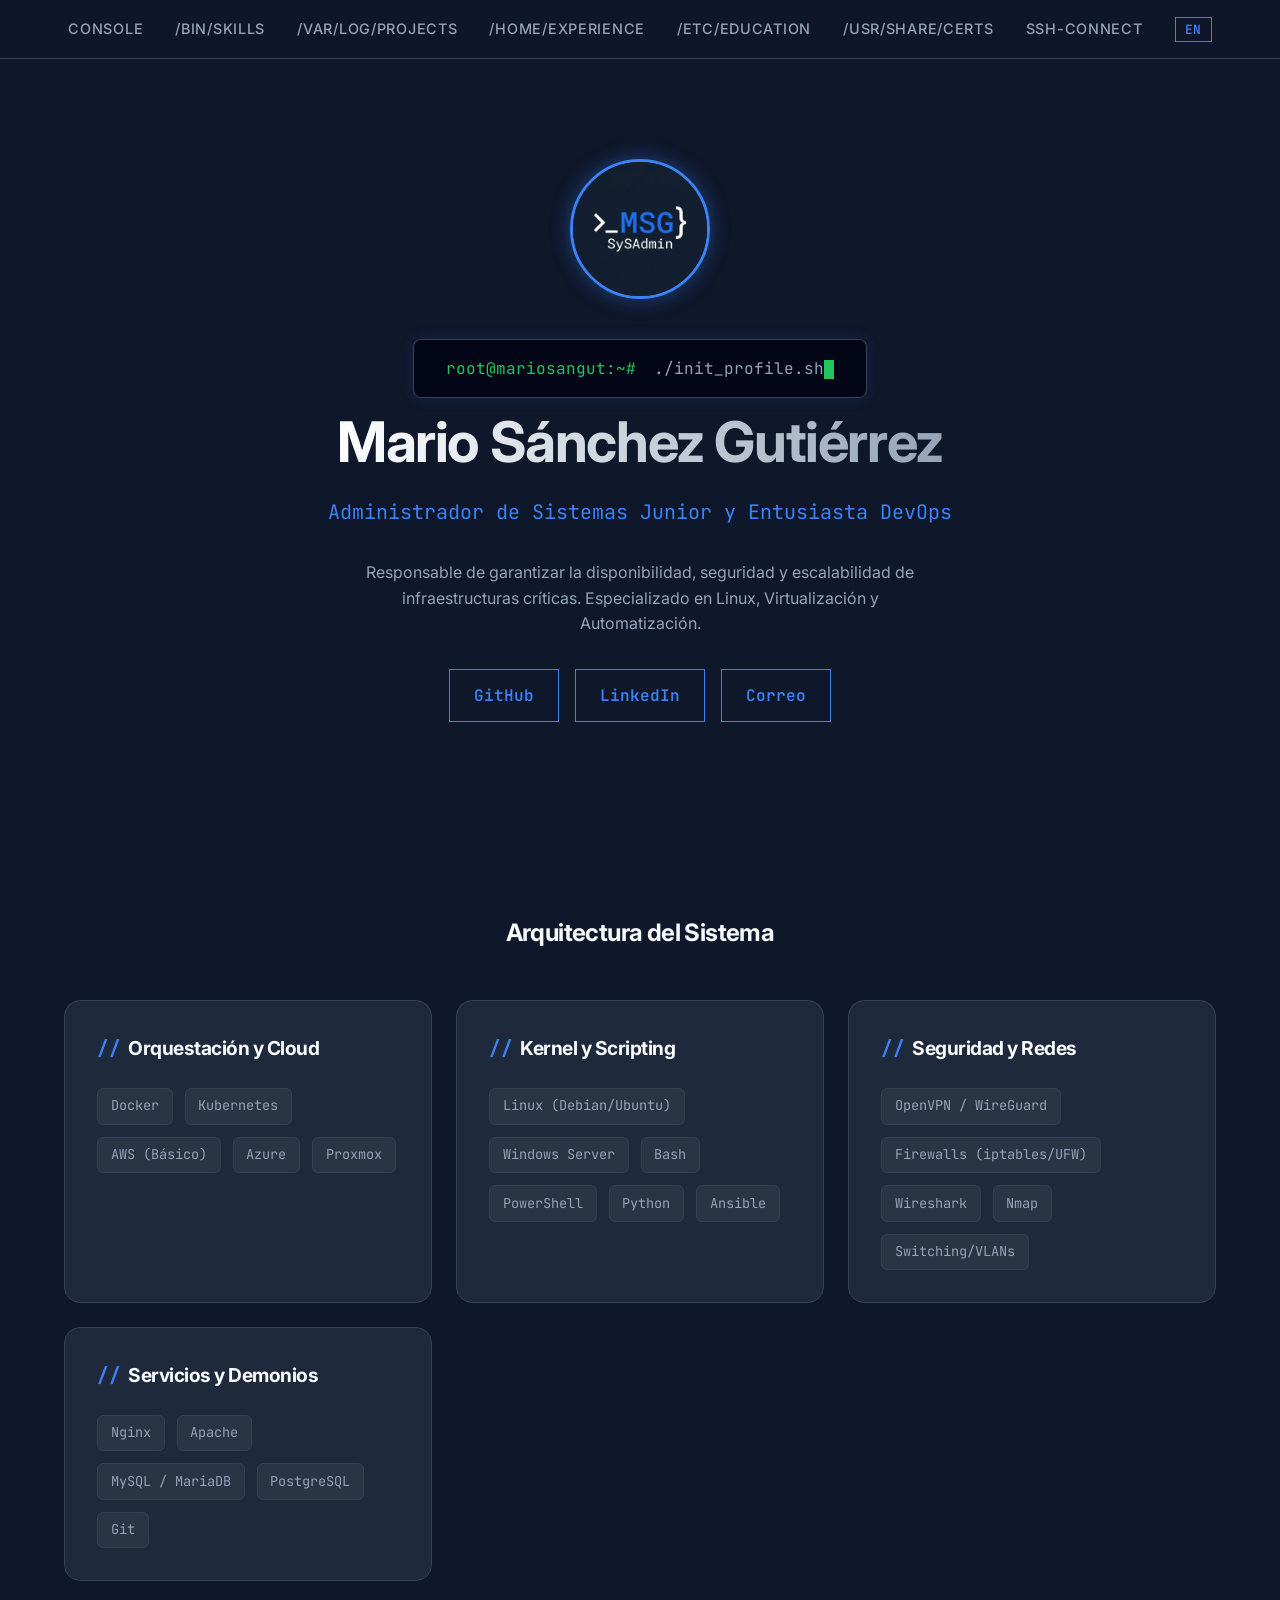
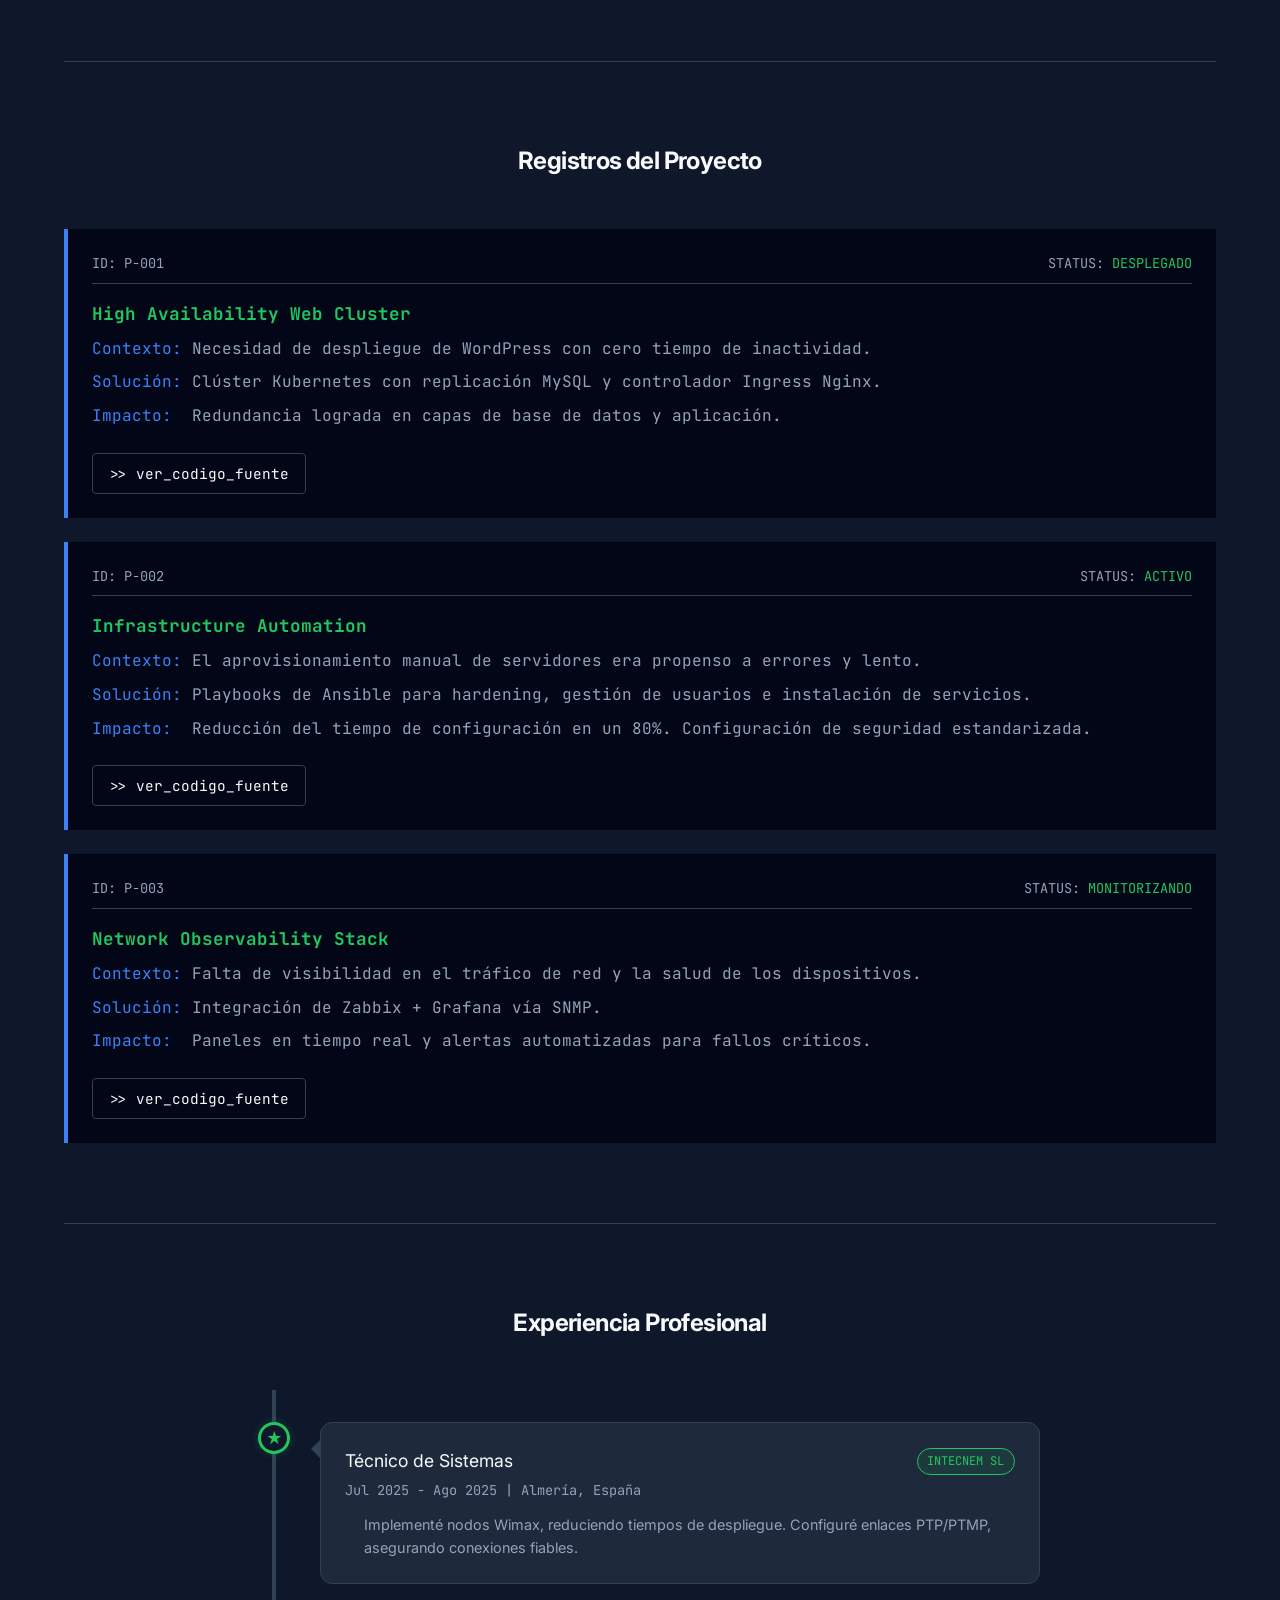
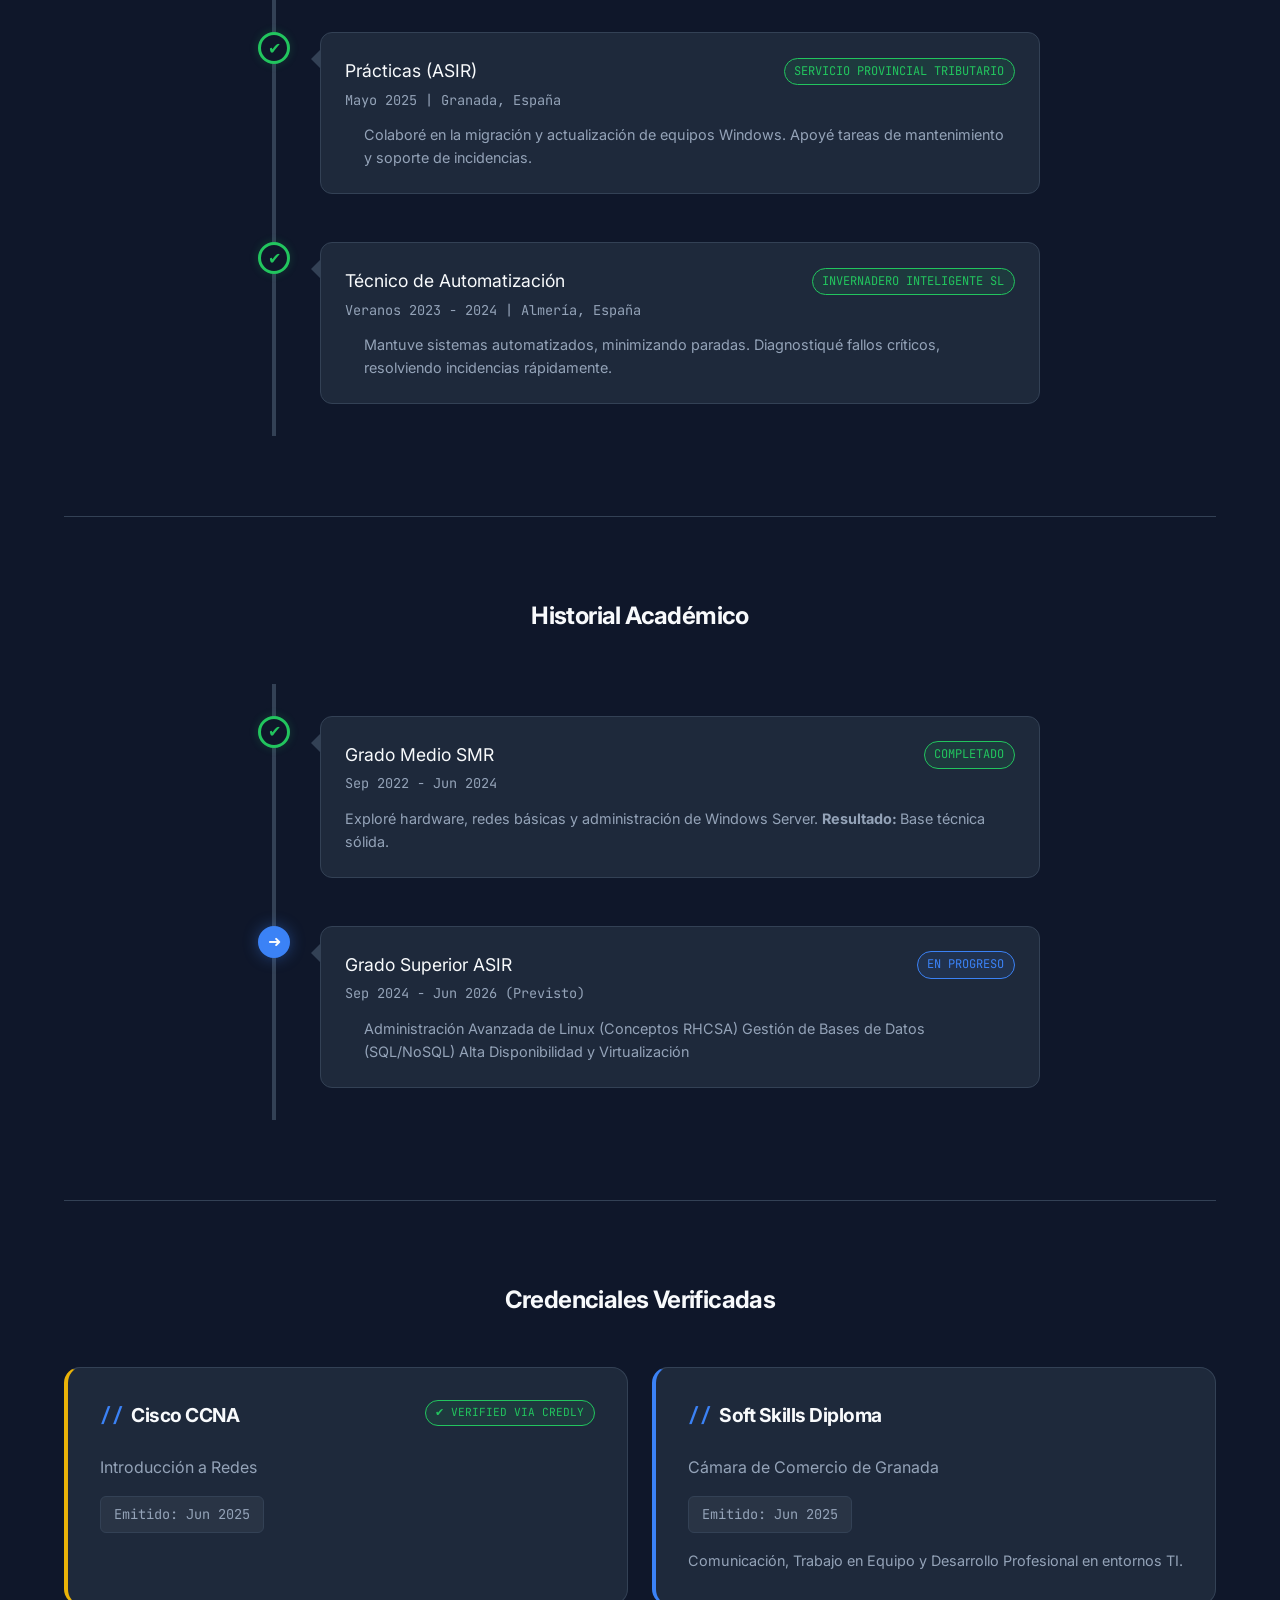
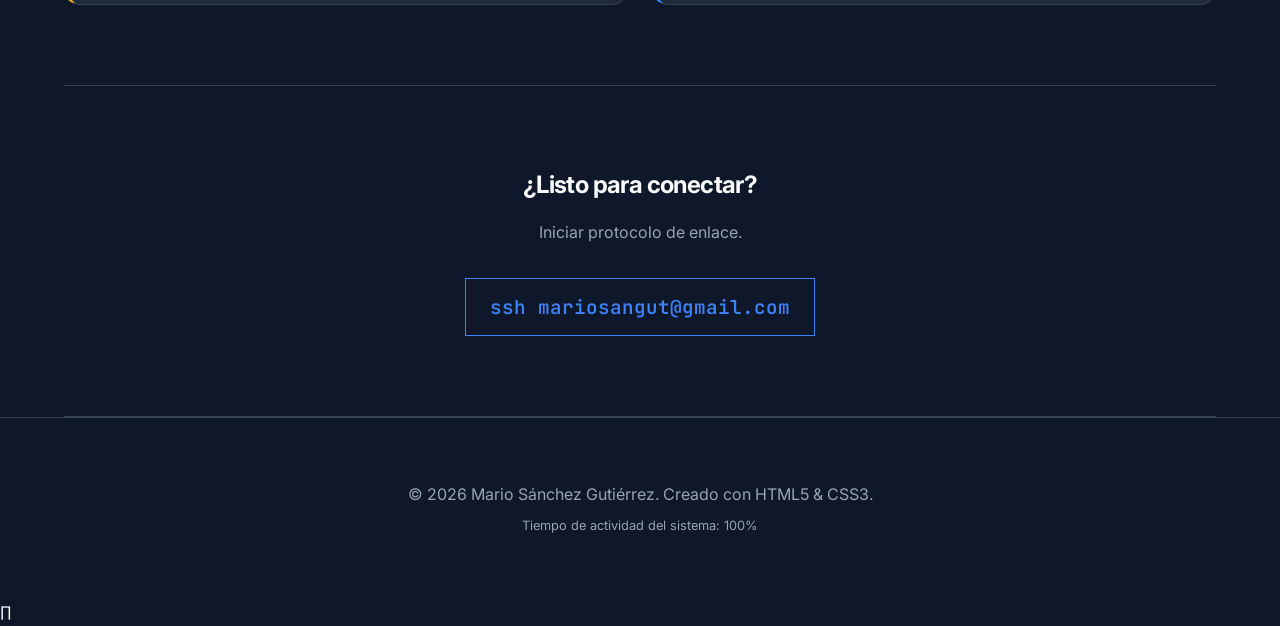
==== src/info.html @ 504f1ba5 "feat: setup de CI/CD, Docker y código fuente" ====
<!DOCTYPE html>
<html lang="es">

<head>
    <meta charset="UTF-8">
    <meta name="viewport" content="width=device-width, initial-scale=1.0">
    <title>Mario Sánchez | SysAdmin Portfolio</title>
    <meta name="description" content="Portfolio de Mario Sánchez Gutiérrez, SysAdmin & DevOps Junior.">
    <!-- Google Fonts: Inter & JetBrains Mono -->
    <link rel="preconnect" href="https://fonts.googleapis.com">
    <link rel="preconnect" href="https://fonts.gstatic.com" crossorigin>
    <link
        href="https://fonts.googleapis.com/css2?family=Inter:wght@400;600;700&family=JetBrains+Mono:wght@400;700&display=swap"
        rel="stylesheet">
    <link rel="stylesheet" href="styles.css">
</head>

<body>

    <nav class="navbar">
        <div class="container">
            <ul class="nav-links">
                <li><a href="#console">Console</a></li>
                <li><a href="#stack">/bin/skills</a></li>
                <li><a href="#logs">/var/log/projects</a></li>
                <li><a href="#experience">/home/experience</a></li>
                <li><a href="#boot">/etc/education</a></li>
                <li><a href="#certs">/usr/share/certs</a></li>
                <li><a href="#connect">ssh-connect</a></li>
                <!-- Language Toggle -->
                <li>
                    <button id="langToggle" class="btn-terminal" style="padding: 0.2rem 0.6rem; font-size: 0.8rem;">
                        <span class="lang-es">EN</span>
                        <span class="lang-en">ES</span>
                    </button>
                </li>
            </ul>
        </div>
    </nav>

    <header id="console" class="hero">
        <div class="container">
            <div class="hero-visual">
                <img src="logo.png" alt="SysAdmin Logo" class="logo-img">
            </div>

            <div class="terminal-prompt">
                <span class="cmd">root@mariosangut:~#</span> ./init_profile.sh<span class="cursor"></span>
            </div>

            <h1>Mario Sánchez Gutiérrez</h1>
            <p class="hero-subtitle">
                <span class="lang-es">Administrador de Sistemas Junior y Entusiasta DevOps</span>
                <span class="lang-en">SysAdmin Junior & DevOps Enthusiast</span>
            </p>

            <p class="text-muted" style="max-width: 600px; margin: 0 auto 2rem;">
                <span class="lang-es">
                    Responsable de garantizar la disponibilidad, seguridad y escalabilidad de infraestructuras críticas.
                    Especializado en Linux, Virtualización y Automatización.
                </span>
                <span class="lang-en">
                    Responsible for ensuring availability, security, and scalability of critical infrastructures.
                    Specialized in Linux, Virtualization, and Automation.
                </span>
            </p>

            <div class="social-btns">
                <a href="https://github.com/mariosangut" target="_blank" class="btn-terminal">
                    GitHub
                </a>
                <a href="https://www.linkedin.com/in/mariosangut" target="_blank" class="btn-terminal">
                    LinkedIn
                </a>
                <a href="mailto:mariosangut@gmail.com" class="btn-terminal">
                    <span class="lang-es">Correo</span>
                    <span class="lang-en">Email</span>
                </a>
            </div>
        </div>
    </header>

    <main class="container">

        <!-- Skills Section: The Stack -->
        <section id="stack" class="section">
            <h2 class="section-title text-center" style="margin-bottom: 3rem;">
                <span class="lang-es">Arquitectura del Sistema</span>
                <span class="lang-en">System Architecture</span>
            </h2>
            <div class="bento-grid">

                <!-- Orchestration & Cloud -->
                <div class="bento-card">
                    <h3>
                        <span class="lang-es">Orquestación y Cloud</span>
                        <span class="lang-en">Orchestration & Cloud</span>
                    </h3>
                    <div class="skill-tags">
                        <span class="skill-tag">Docker</span>
                        <span class="skill-tag">Kubernetes</span>
                        <span class="skill-tag">
                            <span class="lang-es">AWS (Básico)</span>
                            <span class="lang-en">AWS (Basic)</span>
                        </span>
                        <span class="skill-tag">Azure</span>
                        <span class="skill-tag">Proxmox</span>
                    </div>
                </div>

                <!-- OS & Scripting -->
                <div class="bento-card">
                    <h3>
                        <span class="lang-es">Kernel y Scripting</span>
                        <span class="lang-en">Kernel & Scripting</span>
                    </h3>
                    <div class="skill-tags">
                        <span class="skill-tag">Linux (Debian/Ubuntu)</span>
                        <span class="skill-tag">Windows Server</span>
                        <span class="skill-tag">Bash</span>
                        <span class="skill-tag">PowerShell</span>
                        <span class="skill-tag">Python</span>
                        <span class="skill-tag">Ansible</span>
                    </div>
                </div>

                <!-- Networking & Security -->
                <div class="bento-card">
                    <h3>
                        <span class="lang-es">Seguridad y Redes</span>
                        <span class="lang-en">NetSec Ops</span>
                    </h3>
                    <div class="skill-tags">
                        <span class="skill-tag">OpenVPN / WireGuard</span>
                        <span class="skill-tag">Firewalls (iptables/UFW)</span>
                        <span class="skill-tag">Wireshark</span>
                        <span class="skill-tag">Nmap</span>
                        <span class="skill-tag">Switching/VLANs</span>
                    </div>
                </div>

                <!-- Web Services -->
                <div class="bento-card">
                    <h3>
                        <span class="lang-es">Servicios y Demonios</span>
                        <span class="lang-en">Services & Daemons</span>
                    </h3>
                    <div class="skill-tags">
                        <span class="skill-tag">Nginx</span>
                        <span class="skill-tag">Apache</span>
                        <span class="skill-tag">MySQL / MariaDB</span>
                        <span class="skill-tag">PostgreSQL</span>
                        <span class="skill-tag">Git</span>
                    </div>
                </div>

            </div>
        </section>

        <!-- Projects Section: System Logs -->
        <section id="logs" class="section">
            <h2 class="section-title text-center" style="margin-bottom: 3rem;">
                <span class="lang-es">Registros del Proyecto</span>
                <span class="lang-en">Project Logs</span>
            </h2>
            <div class="system-logs">

                <!-- Project 1 -->
                <div class="log-card">
                    <div class="log-header">
                        <span>ID: P-001</span>
                        <span>STATUS:
                            <span class="lang-es" style="color: var(--accent-success);">DESPLEGADO</span>
                            <span class="lang-en" style="color: var(--accent-success);">DEPLOYED</span>
                        </span>
                    </div>
                    <div class="log-title">High Availability Web Cluster</div>
                    <div class="log-entry">
                        <span class="label">
                            <span class="lang-es">Contexto:</span>
                            <span class="lang-en">Context:</span>
                        </span>
                        <span class="lang-es">Necesidad de despliegue de WordPress con cero tiempo de
                            inactividad.</span>
                        <span class="lang-en">Need for zero-downtime WordPress deployment.</span>
                    </div>
                    <div class="log-entry">
                        <span class="label">
                            <span class="lang-es">Solución:</span>
                            <span class="lang-en">Solution:</span>
                        </span>
                        <span class="lang-es">Clúster Kubernetes con replicación MySQL y controlador Ingress
                            Nginx.</span>
                        <span class="lang-en">Kubernetes cluster with MySQL replication and Nginx Ingress
                            Controller.</span>
                    </div>
                    <div class="log-entry">
                        <span class="label">
                            <span class="lang-es">Impacto:</span>
                            <span class="lang-en">Impact:</span>
                        </span>
                        <span class="lang-es">Redundancia lograda en capas de base de datos y aplicación.</span>
                        <span class="lang-en">Redundancy achieved at database and application layers.</span>
                    </div>
                    <a href="https://github.com/mariosangut" class="log-link">
                        <span class="lang-es">>> ver_codigo_fuente</span>
                        <span class="lang-en">>> view_source_code</span>
                    </a>
                </div>

                <!-- Project 2 -->
                <div class="log-card">
                    <div class="log-header">
                        <span>ID: P-002</span>
                        <span>STATUS:
                            <span class="lang-es" style="color: var(--accent-success);">ACTIVO</span>
                            <span class="lang-en" style="color: var(--accent-success);">ACTIVE</span>
                        </span>
                    </div>
                    <div class="log-title">Infrastructure Automation</div>
                    <div class="log-entry">
                        <span class="label">
                            <span class="lang-es">Contexto:</span>
                            <span class="lang-en">Context:</span>
                        </span>
                        <span class="lang-es">El aprovisionamiento manual de servidores era propenso a errores y
                            lento.</span>
                        <span class="lang-en">Manual server provisioning was error-prone and slow.</span>
                    </div>
                    <div class="log-entry">
                        <span class="label">
                            <span class="lang-es">Solución:</span>
                            <span class="lang-en">Solution:</span>
                        </span>
                        <span class="lang-es">Playbooks de Ansible para hardening, gestión de usuarios e instalación de
                            servicios.</span>
                        <span class="lang-en">Ansible playbooks for hardening, user management, and service
                            installation.</span>
                    </div>
                    <div class="log-entry">
                        <span class="label">
                            <span class="lang-es">Impacto:</span>
                            <span class="lang-en">Impact:</span>
                        </span>
                        <span class="lang-es">Reducción del tiempo de configuración en un 80%. Configuración de
                            seguridad estandarizada.</span>
                        <span class="lang-en">Reduced server setup time by 80%. Standardized security config.</span>
                    </div>
                    <a href="https://github.com/mariosangut" class="log-link">
                        <span class="lang-es">>> ver_codigo_fuente</span>
                        <span class="lang-en">>> view_source_code</span>
                    </a>
                </div>

                <!-- Project 3 -->
                <div class="log-card">
                    <div class="log-header">
                        <span>ID: P-003</span>
                        <span>STATUS:
                            <span class="lang-es" style="color: var(--accent-success);">MONITORIZANDO</span>
                            <span class="lang-en" style="color: var(--accent-success);">MONITORING</span>
                        </span>
                    </div>
                    <div class="log-title">Network Observability Stack</div>
                    <div class="log-entry">
                        <span class="label">
                            <span class="lang-es">Contexto:</span>
                            <span class="lang-en">Context:</span>
                        </span>
                        <span class="lang-es">Falta de visibilidad en el tráfico de red y la salud de los
                            dispositivos.</span>
                        <span class="lang-en">Lack of visibility into network traffic and device health.</span>
                    </div>
                    <div class="log-entry">
                        <span class="label">
                            <span class="lang-es">Solución:</span>
                            <span class="lang-en">Solution:</span>
                        </span>
                        <span class="lang-es">Integración de Zabbix + Grafana vía SNMP.</span>
                        <span class="lang-en">Zabbix + Grafana integration via SNMP.</span>
                    </div>
                    <div class="log-entry">
                        <span class="label">
                            <span class="lang-es">Impacto:</span>
                            <span class="lang-en">Impact:</span>
                        </span>
                        <span class="lang-es">Paneles en tiempo real y alertas automatizadas para fallos
                            críticos.</span>
                        <span class="lang-en">Real-time dashboards and automated alerts for critical failures.</span>
                    </div>
                    <a href="https://github.com/mariosangut" class="log-link">
                        <span class="lang-es">>> ver_codigo_fuente</span>
                        <span class="lang-en">>> view_source_code</span>
                    </a>
                </div>

            </div>
        </section>

        <!-- Experience Section -->
        <section id="experience" class="section">
            <h2 class="section-title text-center" style="margin-bottom: 3rem;">
                <span class="lang-es">Experiencia Profesional</span>
                <span class="lang-en">Professional Experience</span>
            </h2>

            <div class="pipeline-container">

                <!-- Job 1: Intecnem SL -->
                <div class="pipeline-node status-completed">
                    <div class="pipeline-marker">★</div>
                    <div class="pipeline-content">
                        <div class="pipeline-title">
                            <span>
                                <span class="lang-es">Técnico de Sistemas</span>
                                <span class="lang-en">Systems Technician</span>
                            </span>
                            <span class="pipeline-badge badge-completed">Intecnem SL</span>
                        </div>
                        <span class="pipeline-date">
                            <span class="lang-es">Jul 2025 - Ago 2025 | Almería, España</span>
                            <span class="lang-en">Jul 2025 - Aug 2025 | Almería, Spain</span>
                        </span>
                        <ul
                            style="margin-top: 0.5rem; padding-left: 1.2rem; font-size: 0.9rem; color: var(--text-muted);">
                            <li class="lang-es">Implementé nodos Wimax, reduciendo tiempos de despliegue.</li>
                            <li class="lang-en">Implemented Wimax nodes, reducing deployment times.</li>
                            <li class="lang-es">Configuré enlaces PTP/PTMP, asegurando conexiones fiables.</li>
                            <li class="lang-en">Configured PTP/PTMP links, ensuring reliable connections.</li>
                        </ul>
                    </div>
                </div>

                <!-- Job 2: Servicio Provincial Tributario -->
                <div class="pipeline-node status-completed">
                    <div class="pipeline-marker">✔</div>
                    <div class="pipeline-content">
                        <div class="pipeline-title">
                            <span>
                                <span class="lang-es">Prácticas (ASIR)</span>
                                <span class="lang-en">Internship (ASIR)</span>
                            </span>
                            <span class="pipeline-badge badge-completed">Servicio Provincial Tributario</span>
                        </div>
                        <span class="pipeline-date">
                            <span class="lang-es">Mayo 2025 | Granada, España</span>
                            <span class="lang-en">May 2025 | Granada, Spain</span>
                        </span>
                        <ul
                            style="margin-top: 0.5rem; padding-left: 1.2rem; font-size: 0.9rem; color: var(--text-muted);">
                            <li class="lang-es">Colaboré en la migración y actualización de equipos Windows.</li>
                            <li class="lang-en">Collaborated on Windows migration and updates.</li>
                            <li class="lang-es">Apoyé tareas de mantenimiento y soporte de incidencias.</li>
                            <li class="lang-en">Supported maintenance tasks and incident resolution.</li>
                        </ul>
                    </div>
                </div>

                <!-- Job 3: Invernadero Inteligente SL -->
                <div class="pipeline-node status-completed">
                    <div class="pipeline-marker">✔</div>
                    <div class="pipeline-content">
                        <div class="pipeline-title">
                            <span>
                                <span class="lang-es">Técnico de Automatización</span>
                                <span class="lang-en">Automation Technician</span>
                            </span>
                            <span class="pipeline-badge badge-completed">Invernadero Inteligente SL</span>
                        </div>
                        <span class="pipeline-date">
                            <span class="lang-es">Veranos 2023 - 2024 | Almería, España</span>
                            <span class="lang-en">Summers 2023 - 2024 | Almería, Spain</span>
                        </span>
                        <ul
                            style="margin-top: 0.5rem; padding-left: 1.2rem; font-size: 0.9rem; color: var(--text-muted);">
                            <li class="lang-es">Mantuve sistemas automatizados, minimizando paradas.</li>
                            <li class="lang-en">Maintained automated systems, minimizing downtime.</li>
                            <li class="lang-es">Diagnostiqué fallos críticos, resolviendo incidencias rápidamente.</li>
                            <li class="lang-en">Diagnosed critical failures, resolving incidents quickly.</li>
                        </ul>
                    </div>
                </div>

            </div>
        </section>

        <!-- Education: Academic History -->
        <section id="boot" class="section">
            <h2 class="section-title text-center" style="margin-bottom: 3rem;">
                <span class="lang-es">Historial Académico</span>
                <span class="lang-en">Academic History</span>
            </h2>

            <div class="pipeline-container">

                <!-- Node 1: SMR -->
                <div class="pipeline-node status-completed">
                    <div class="pipeline-marker">✔</div>
                    <div class="pipeline-content">
                        <div class="pipeline-title">
                            <span>
                                <span class="lang-es">Grado Medio SMR</span>
                                <span class="lang-en">SMR Degree</span>
                            </span>
                            <span class="pipeline-badge badge-completed">
                                <span class="lang-es">Completado</span>
                                <span class="lang-en">Completed</span>
                            </span>
                        </div>
                        <span class="pipeline-date">Sep 2022 - Jun 2024</span>
                        <p class="text-muted" style="font-size: 0.9rem; margin-bottom: 0;">
                            <span class="lang-es">Exploré hardware, redes básicas y administración de Windows
                                Server.</span>
                            <span class="lang-en">Explored hardware, basic networking, and Windows Server
                                administration.</span>
                            <strong>
                                <span class="lang-es">Resultado:</span>
                                <span class="lang-en">Result:</span>
                            </strong>
                            <span class="lang-es">Base técnica sólida.</span>
                            <span class="lang-en">Solid technical foundation.</span>
                        </p>
                    </div>
                </div>

                <!-- Node 2: ASIR (Current) -->
                <div class="pipeline-node status-current">
                    <div class="pipeline-marker">➜</div>
                    <div class="pipeline-content">
                        <div class="pipeline-title">
                            <span>
                                <span class="lang-es">Grado Superior ASIR</span>
                                <span class="lang-en">ASIR Degree</span>
                            </span>
                            <span class="pipeline-badge badge-loading">
                                <span class="lang-es">En Progreso</span>
                                <span class="lang-en">In Progress</span>
                            </span>
                        </div>
                        <span class="pipeline-date">
                            Sep 2024 - Jun 2026
                            <span class="lang-es">(Previsto)</span>
                            <span class="lang-en">(Expected)</span>
                        </span>
                        <ul
                            style="margin-top: 0.5rem; padding-left: 1.2rem; font-size: 0.9rem; color: var(--text-muted);">
                            <li class="lang-es">Administración Avanzada de Linux (Conceptos RHCSA)</li>
                            <li class="lang-en">Advanced Linux Administration (RHCSA concepts)</li>
                            <li class="lang-es">Gestión de Bases de Datos (SQL/NoSQL)</li>
                            <li class="lang-en">Database Management (SQL/NoSQL)</li>
                            <li class="lang-es">Alta Disponibilidad y Virtualización</li>
                            <li class="lang-en">High Availability & Virtualization</li>
                        </ul>
                    </div>
                </div>

            </div>
        </section>

        <!-- Certifications Section -->
        <section id="certs" class="section">
            <h2 class="section-title text-center" style="margin-bottom: 3rem;">
                <span class="lang-es">Credenciales Verificadas</span>
                <span class="lang-en">Verified Credentials</span>
            </h2>

            <div class="bento-grid" style="grid-template-columns: repeat(auto-fit, minmax(300px, 1fr));">

                <!-- Cert 1: CCNA -->
                <div class="bento-card" style="border-left: 4px solid var(--accent-warning);">
                    <div style="display: flex; justify-content: space-between; align-items: start;">
                        <h3>Cisco CCNA</h3>
                        <span class="pipeline-badge badge-completed"
                            style="background: rgba(34, 197, 94, 0.1); color: var(--accent-success); border: 1px solid var(--accent-success); font-size: 0.7rem;">
                            ✔ Verified via Credly
                        </span>
                    </div>
                    <p class="text-muted" style="margin-bottom: 1rem;">
                        <span class="lang-es">Introducción a Redes</span>
                        <span class="lang-en">Introduction to Networks</span>
                    </p>
                    <span class="skill-tag" style="margin-bottom: 1rem; display: inline-block;">
                        <span class="lang-es">Emitido: Jun 2025</span>
                        <span class="lang-en">Issued: Jun 2025</span>
                    </span>

                    <!-- Credly Embed Container -->
                    <div style="margin-top: 1rem; display: flex; justify-content: center;">
                        <div data-iframe-width="150" data-iframe-height="270"
                            data-share-badge-id="9cb3886d-ec10-4488-bc7f-69d61d83c26a"
                            data-share-badge-host="https://www.credly.com"></div>
                        <script type="text/javascript" async src="//cdn.credly.com/assets/utilities/embed.js"></script>
                    </div>
                </div>

                <!-- Cert 2: Soft Skills -->
                <div class="bento-card" style="border-left: 4px solid var(--accent-primary);">
                    <h3>Soft Skills Diploma</h3>
                    <p class="text-muted" style="margin-bottom: 1rem;">Cámara de Comercio de Granada</p>
                    <span class="skill-tag" style="margin-bottom: 1rem; display: inline-block;">
                        <span class="lang-es">Emitido: Jun 2025</span>
                        <span class="lang-en">Issued: Jun 2025</span>
                    </span>
                    <p class="text-muted" style="font-size: 0.9rem;">
                        <span class="lang-es">Comunicación, Trabajo en Equipo y Desarrollo Profesional en entornos
                            TI.</span>
                        <span class="lang-en">Communication, Teamwork, and Professional Development in IT
                            environments.</span>
                    </p>
                </div>

            </div>
        </section>

        <!-- Contact Section -->
        <section id="connect" class="section text-center">
            <h2 style="margin-bottom: 1rem;">
                <span class="lang-es">¿Listo para conectar?</span>
                <span class="lang-en">Ready to connect?</span>
            </h2>
            <p class="text-muted" style="margin-bottom: 2rem;">
                <span class="lang-es">Iniciar protocolo de enlace.</span>
                <span class="lang-en">Initiate a handshake protocol.</span>
            </p>
            <a href="mailto:mariosangut@gmail.com" class="btn-terminal" style="font-size: 1.2rem;">
                ssh mariosangut@gmail.com
            </a>
        </section>

    </main>

    <footer>
        <div class="container">
            <p>&copy; 2026 Mario Sánchez Gutiérrez. <span class="lang-es">Creado con</span><span class="lang-en">Built
                    with</span> HTML5 & CSS3.</p>
            <p class="text-muted" style="font-size: 0.8rem; margin-top: 0.5rem;">
                <span class="lang-es">Tiempo de actividad del sistema: 100%</span>
                <span class="lang-en">System uptime: 100%</span>
            </p>
        </div>
    </footer>

    <script>
        const langToggle = document.getElementById('langToggle');
        const body = document.body;

        langToggle.addEventListener('click', () => {
            body.classList.toggle('english-mode');
        });
    </script>
</body>

</html>∏
---- src/styles.css ----
/* --- Variables & Reset --- */
:root {
    /* SysAdmin Palette */
    --bg-body: #0f172a;
    /* Slate 900 */
    --bg-card: #1e293b;
    /* Slate 800 */
    --bg-terminal: #020617;
    /* Slate 950 */

    --text-main: #f8fafc;
    /* Slate 50 */
    --text-muted: #94a3b8;
    /* Slate 400 */

    --accent-primary: #3b82f6;
    /* Electric Blue */
    --accent-success: #22c55e;
    /* Green 500 */
    --accent-warning: #eab308;
    /* Yellow 500 */
    --accent-danger: #ef4444;
    /* Red 500 */

    --font-heading: 'Inter', sans-serif;
    --font-mono: 'JetBrains Mono', 'Fira Code', monospace;

    --border-color: #334155;
    --shadow-glow: 0 0 15px rgba(59, 130, 246, 0.15);
}

*,
*::before,
*::after {
    box-sizing: border-box;
    margin: 0;
    padding: 0;
}

html {
    scroll-behavior: smooth;
}

body {
    background-color: var(--bg-body);
    color: var(--text-main);
    font-family: var(--font-heading);
    line-height: 1.6;
}

/* --- Typography --- */
h1,
h2,
h3,
h4 {
    font-weight: 700;
    letter-spacing: -0.025em;
    color: var(--text-main);
}

a {
    color: var(--accent-primary);
    text-decoration: none;
    transition: all 0.2s;
}

a:hover {
    color: var(--accent-success);
}

code,
.mono {
    font-family: var(--font-mono);
}

/* --- Utilities --- */
.container {
    max-width: 1200px;
    margin: 0 auto;
    padding: 0 24px;
}

.section {
    padding: 80px 0;
    border-bottom: 1px solid var(--border-color);
}

.text-center {
    text-align: center;
}

.text-muted {
    color: var(--text-muted);
}

/* --- Navbar --- */
.navbar {
    background: rgba(15, 23, 42, 0.8);
    backdrop-filter: blur(12px);
    border-bottom: 1px solid var(--border-color);
    position: sticky;
    top: 0;
    z-index: 100;
    padding: 1rem 0;
}

.nav-links {
    display: flex;
    justify-content: center;
    gap: 2rem;
    list-style: none;
}

.nav-links a {
    color: var(--text-muted);
    font-size: 0.9rem;
    font-weight: 500;
    text-transform: uppercase;
    letter-spacing: 0.05em;
}

.nav-links a:hover,
.nav-links a.active {
    color: var(--accent-primary);
}

/* --- Hero Section (Terminal Interface) --- */
.hero {
    padding: 100px 0 80px;
    display: flex;
    flex-direction: column;
    align-items: center;
    text-align: center;
}

.hero-visual {
    position: relative;
    margin-bottom: 2rem;
}

.logo-img {
    width: 140px;
    border-radius: 50%;
    border: 3px solid var(--accent-primary);
    box-shadow: 0 0 20px rgba(59, 130, 246, 0.4);
}

.hero h1 {
    font-size: 3.5rem;
    margin-bottom: 0.5rem;
    background: linear-gradient(to right, #fff, #94a3b8);
    -webkit-background-clip: text;
    background-clip: text;
    -webkit-text-fill-color: transparent;
}

.hero-subtitle {
    font-family: var(--font-mono);
    color: var(--accent-primary);
    font-size: 1.25rem;
    margin-bottom: 2rem;
}

.terminal-prompt {
    display: inline-block;
    background: var(--bg-terminal);
    padding: 1rem 2rem;
    border-radius: 8px;
    border: 1px solid var(--border-color);
    font-family: var(--font-mono);
    color: var(--text-muted);
    box-shadow: var(--shadow-glow);
}

.cmd {
    color: var(--accent-success);
    margin-right: 0.5rem;
}

.cursor {
    display: inline-block;
    width: 10px;
    height: 1.2em;
    background: var(--accent-success);
    vertical-align: middle;
    animation: blink 1s infinite;
}

@keyframes blink {
    50% {
        opacity: 0;
    }
}

/* --- Bento Grid (Skills) --- */
.bento-grid {
    display: grid;
    grid-template-columns: repeat(auto-fit, minmax(300px, 1fr));
    gap: 1.5rem;
}

.bento-card {
    background: var(--bg-card);
    border: 1px solid var(--border-color);
    border-radius: 16px;
    padding: 2rem;
    transition: transform 0.2s, border-color 0.2s;
    position: relative;
    overflow: hidden;
}

.bento-card:hover {
    transform: translateY(-4px);
    border-color: var(--accent-primary);
    box-shadow: var(--shadow-glow);
}

.bento-card h3 {
    font-size: 1.2rem;
    margin-bottom: 1.5rem;
    display: flex;
    align-items: center;
    gap: 0.5rem;
}

.bento-card h3::before {
    content: '//';
    color: var(--accent-primary);
    font-family: var(--font-mono);
}

.skill-tags {
    display: flex;
    flex-wrap: wrap;
    gap: 0.75rem;
}

.skill-tag {
    background: rgba(255, 255, 255, 0.05);
    border: 1px solid var(--border-color);
    padding: 0.4rem 0.8rem;
    border-radius: 6px;
    font-size: 0.85rem;
    font-family: var(--font-mono);
    color: var(--text-muted);
}

.skill-tag:hover {
    background: rgba(59, 130, 246, 0.1);
    color: var(--accent-primary);
    border-color: var(--accent-primary);
}

/* --- Projects (System Logs) --- */
.system-logs {
    display: grid;
    gap: 1.5rem;
}

.log-card {
    background: var(--bg-terminal);
    border-left: 4px solid var(--accent-primary);
    padding: 1.5rem;
    font-family: var(--font-mono);
    position: relative;
}

.log-header {
    display: flex;
    justify-content: space-between;
    margin-bottom: 1rem;
    color: var(--text-muted);
    font-size: 0.85rem;
    border-bottom: 1px solid var(--border-color);
    padding-bottom: 0.5rem;
}

.log-title {
    color: var(--accent-success);
    font-weight: 700;
    font-size: 1.1rem;
    margin-bottom: 0.5rem;
}

.log-entry {
    color: var(--text-muted);
    margin-bottom: 0.5rem;
    display: flex;
}

.log-entry .label {
    min-width: 100px;
    color: var(--accent-primary);
}

.log-link {
    display: inline-block;
    margin-top: 1rem;
    color: var(--text-main);
    border: 1px solid var(--border-color);
    padding: 0.5rem 1rem;
    border-radius: 4px;
    font-size: 0.9rem;
}

.log-link:hover {
    background: var(--accent-primary);
    border-color: var(--accent-primary);
}

/* --- Education (Kernel Boot Log) --- */
.boot-log {
    background: var(--bg-terminal);
    padding: 2rem;
    border-radius: 12px;
    border: 1px solid var(--border-color);
    font-family: var(--font-mono);
    max-width: 800px;
    margin: 0 auto;
}

.boot-entry {
    display: flex;
    gap: 1rem;
    margin-bottom: 1rem;
    align-items: baseline;
}

.timestamp {
    color: var(--text-muted);
    min-width: 140px;
}

.status-ok {
    color: var(--accent-success);
    font-weight: bold;
}

.boot-message {
    color: var(--text-main);
    flex: 1;
}

/* --- Footer --- */
footer {
    padding: 4rem 0;
    text-align: center;
    border-top: 1px solid var(--border-color);
    color: var(--text-muted);
}

.social-btns {
    display: flex;
    justify-content: center;
    gap: 1rem;
    margin-bottom: 2rem;
}

.btn-terminal {
    background: transparent;
    border: 1px solid var(--accent-primary);
    color: var(--accent-primary);
    padding: 0.8rem 1.5rem;
    font-family: var(--font-mono);
    font-weight: 600;
    cursor: pointer;
    transition: all 0.2s;
    display: inline-flex;
    align-items: center;
    gap: 0.5rem;
}

.btn-terminal:hover {
    background: rgba(59, 130, 246, 0.1);
    box-shadow: 0 0 15px rgba(59, 130, 246, 0.3);
    text-decoration: none;
}

@media (max-width: 768px) {
    .hero h1 {
        font-size: 2.5rem;
    }

    .boot-entry {
        flex-direction: column;
        gap: 0.2rem;
    }
}

/* --- Education Pipeline (Visual Diagram) --- */
.pipeline-container {
    padding: 2rem 0;
    max-width: 800px;
    margin: 0 auto;
    position: relative;
}

/* Vertical line connecting everything */
.pipeline-container::before {
    content: '';
    position: absolute;
    top: 0;
    bottom: 0;
    left: 2rem;
    /* Aligned with nodes */
    width: 4px;
    background: var(--border-color);
    z-index: 0;
}

.pipeline-node {
    position: relative;
    margin-bottom: 3rem;
    padding-left: 5rem;
    /* Space for the line/node */
    z-index: 1;
}

.pipeline-node:last-child {
    margin-bottom: 0;
}

/* The circular node */
.pipeline-marker {
    position: absolute;
    left: 1.1rem;
    /* Center connecting line (2rem) - half width (1.8rem/2) ? No, needs manual tune */
    left: 1.15rem;
    top: 0;
    width: 2rem;
    height: 2rem;
    background: var(--bg-body);
    border: 3px solid var(--text-muted);
    border-radius: 50%;
    display: flex;
    align-items: center;
    justify-content: center;
    transition: all 0.3s;
    z-index: 2;
}

/* Status Colors for Markers */
.status-completed .pipeline-marker {
    border-color: var(--accent-success);
    background: var(--bg-body);
    color: var(--accent-success);
    box-shadow: 0 0 10px rgba(34, 197, 94, 0.2);
}

.status-current .pipeline-marker {
    border-color: var(--accent-primary);
    background: var(--accent-primary);
    box-shadow: 0 0 15px rgba(59, 130, 246, 0.4);
    animation: pulse 2s infinite;
}

.pipeline-content {
    background: var(--bg-card);
    border: 1px solid var(--border-color);
    border-radius: 12px;
    padding: 1.5rem;
    position: relative;
    transition: transform 0.2s;
}

.pipeline-content::before {
    /* Arrow pointing to node */
    content: '';
    position: absolute;
    left: -10px;
    top: 1rem;
    width: 0;
    height: 0;
    border-top: 10px solid transparent;
    border-bottom: 10px solid transparent;
    border-right: 10px solid var(--border-color);
}

.pipeline-content:hover {
    transform: translateX(5px);
    border-color: var(--accent-primary);
}

.pipeline-content:hover::before {
    border-right-color: var(--accent-primary);
}

.pipeline-title {
    font-size: 1.1rem;
    color: var(--text-main);
    margin-bottom: 0.25rem;
    display: flex;
    justify-content: space-between;
    align-items: center;
}

.pipeline-badge {
    font-size: 0.75rem;
    padding: 0.2rem 0.6rem;
    border-radius: 99px;
    font-family: var(--font-mono);
    text-transform: uppercase;
}

.badge-completed {
    background: rgba(34, 197, 94, 0.1);
    color: var(--accent-success);
    border: 1px solid var(--accent-success);
}

.badge-loading {
    background: rgba(59, 130, 246, 0.1);
    color: var(--accent-primary);
    border: 1px solid var(--accent-primary);
}

.pipeline-date {
    font-family: var(--font-mono);
    font-size: 0.85rem;
    color: var(--text-muted);
    margin-bottom: 0.75rem;
    display: block;
}

/* Branching for Certs */
.cert-branch {
    margin-top: 1rem;
    padding-top: 1rem;
    border-top: 1px dashed var(--border-color);
}

.cert-item {
    display: flex;
    align-items: center;
    gap: 0.75rem;
    font-family: var(--font-mono);
    font-size: 0.9rem;
    color: var(--text-muted);
}

.cert-icon {
    color: var(--accent-warning);
}

@keyframes pulse {
    0% {
        box-shadow: 0 0 0 0 rgba(59, 130, 246, 0.7);
    }

    70% {
        box-shadow: 0 0 0 10px rgba(59, 130, 246, 0);
    }

    100% {
        box-shadow: 0 0 0 0 rgba(59, 130, 246, 0);
    }
}

/* --- Language Toggle --- */
.lang-en {
    display: none;
}

.lang-es {
    display: inline;
}

body.english-mode .lang-en {
    display: inline;
}

body.english-mode .lang-es {
    display: none;
}
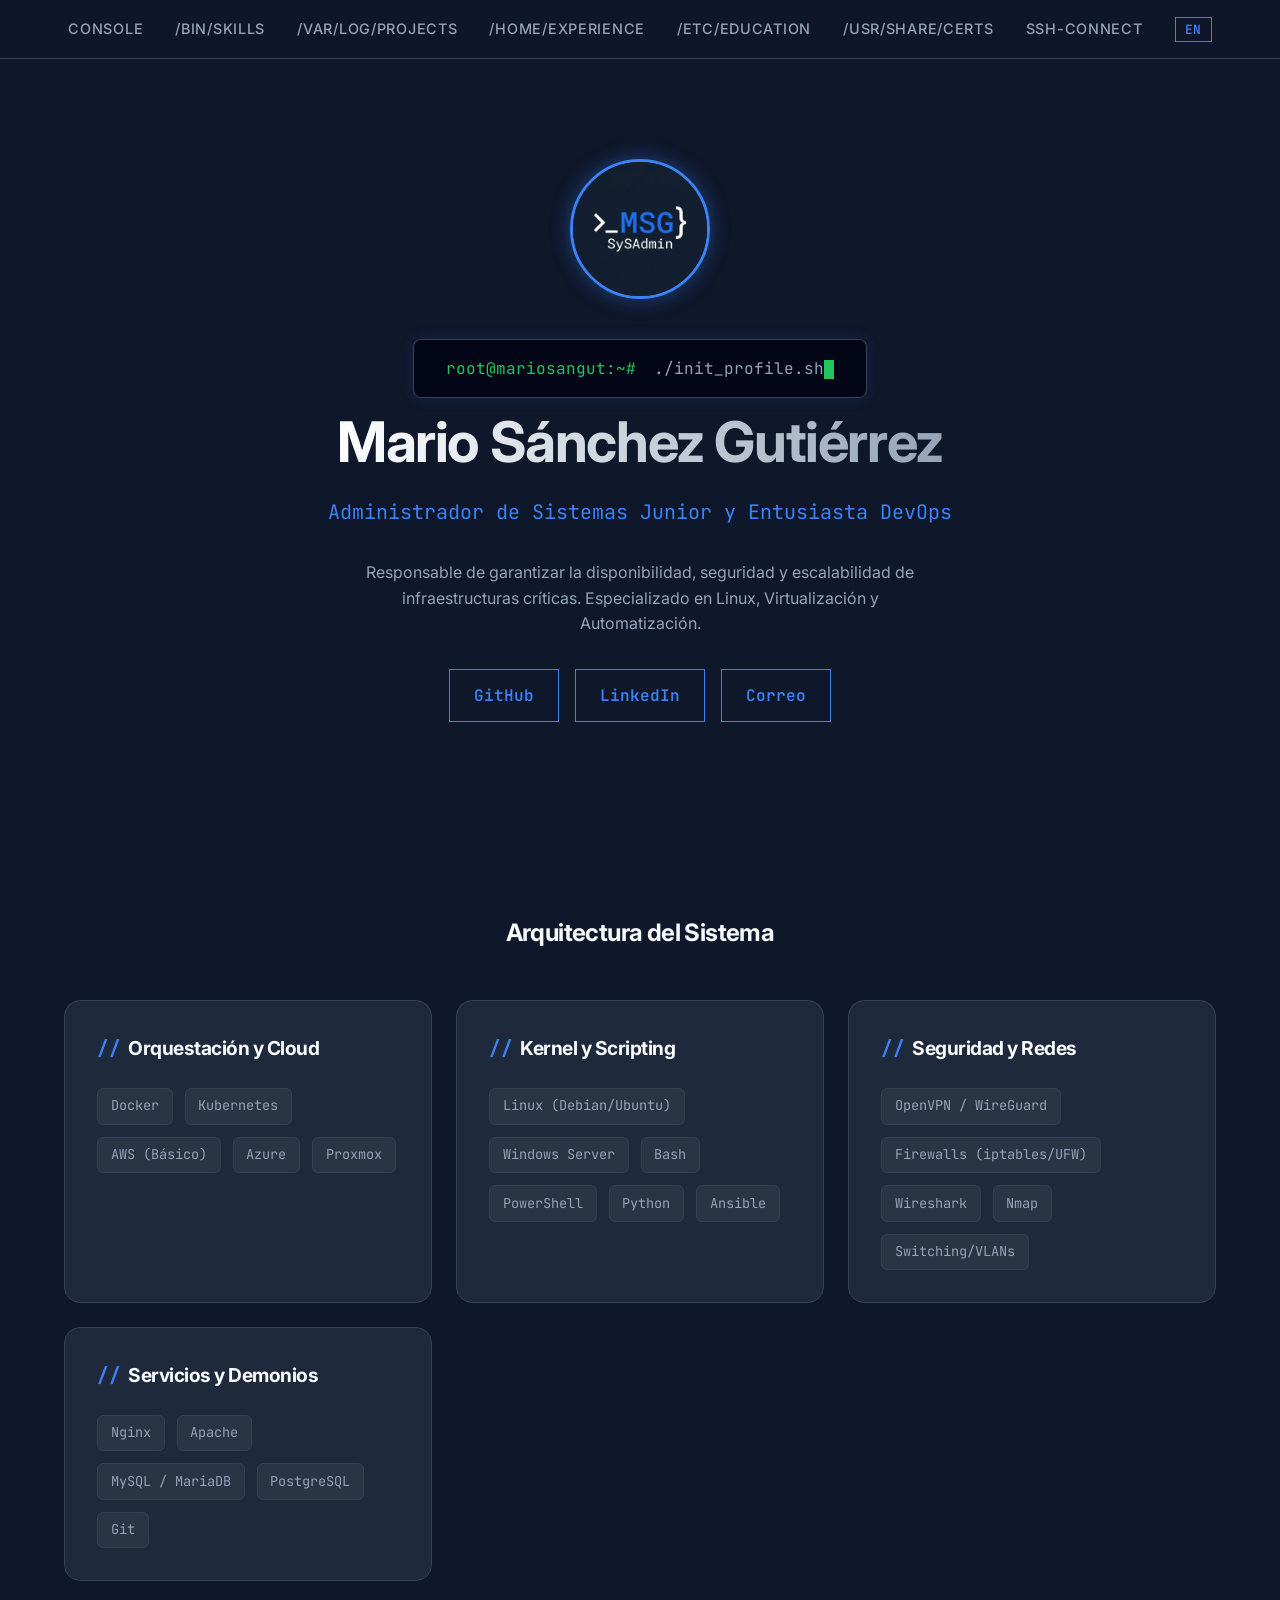
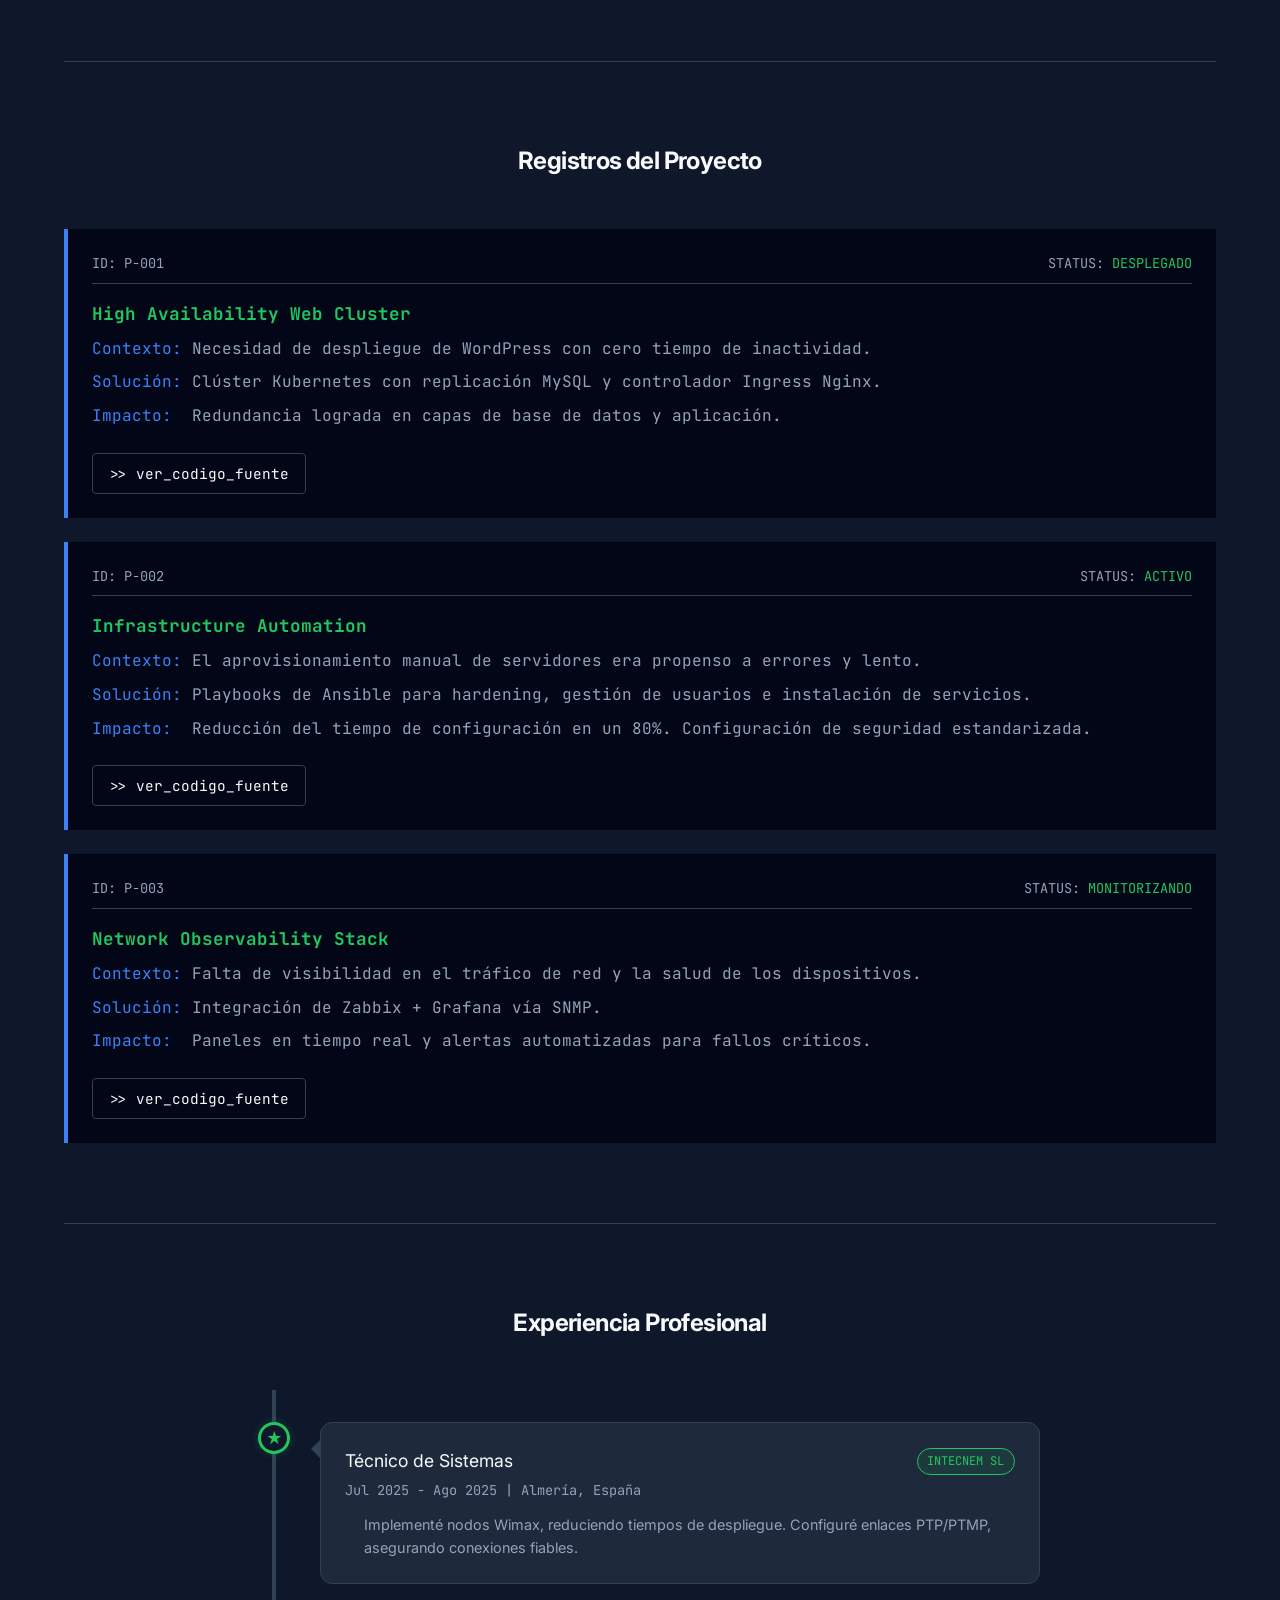
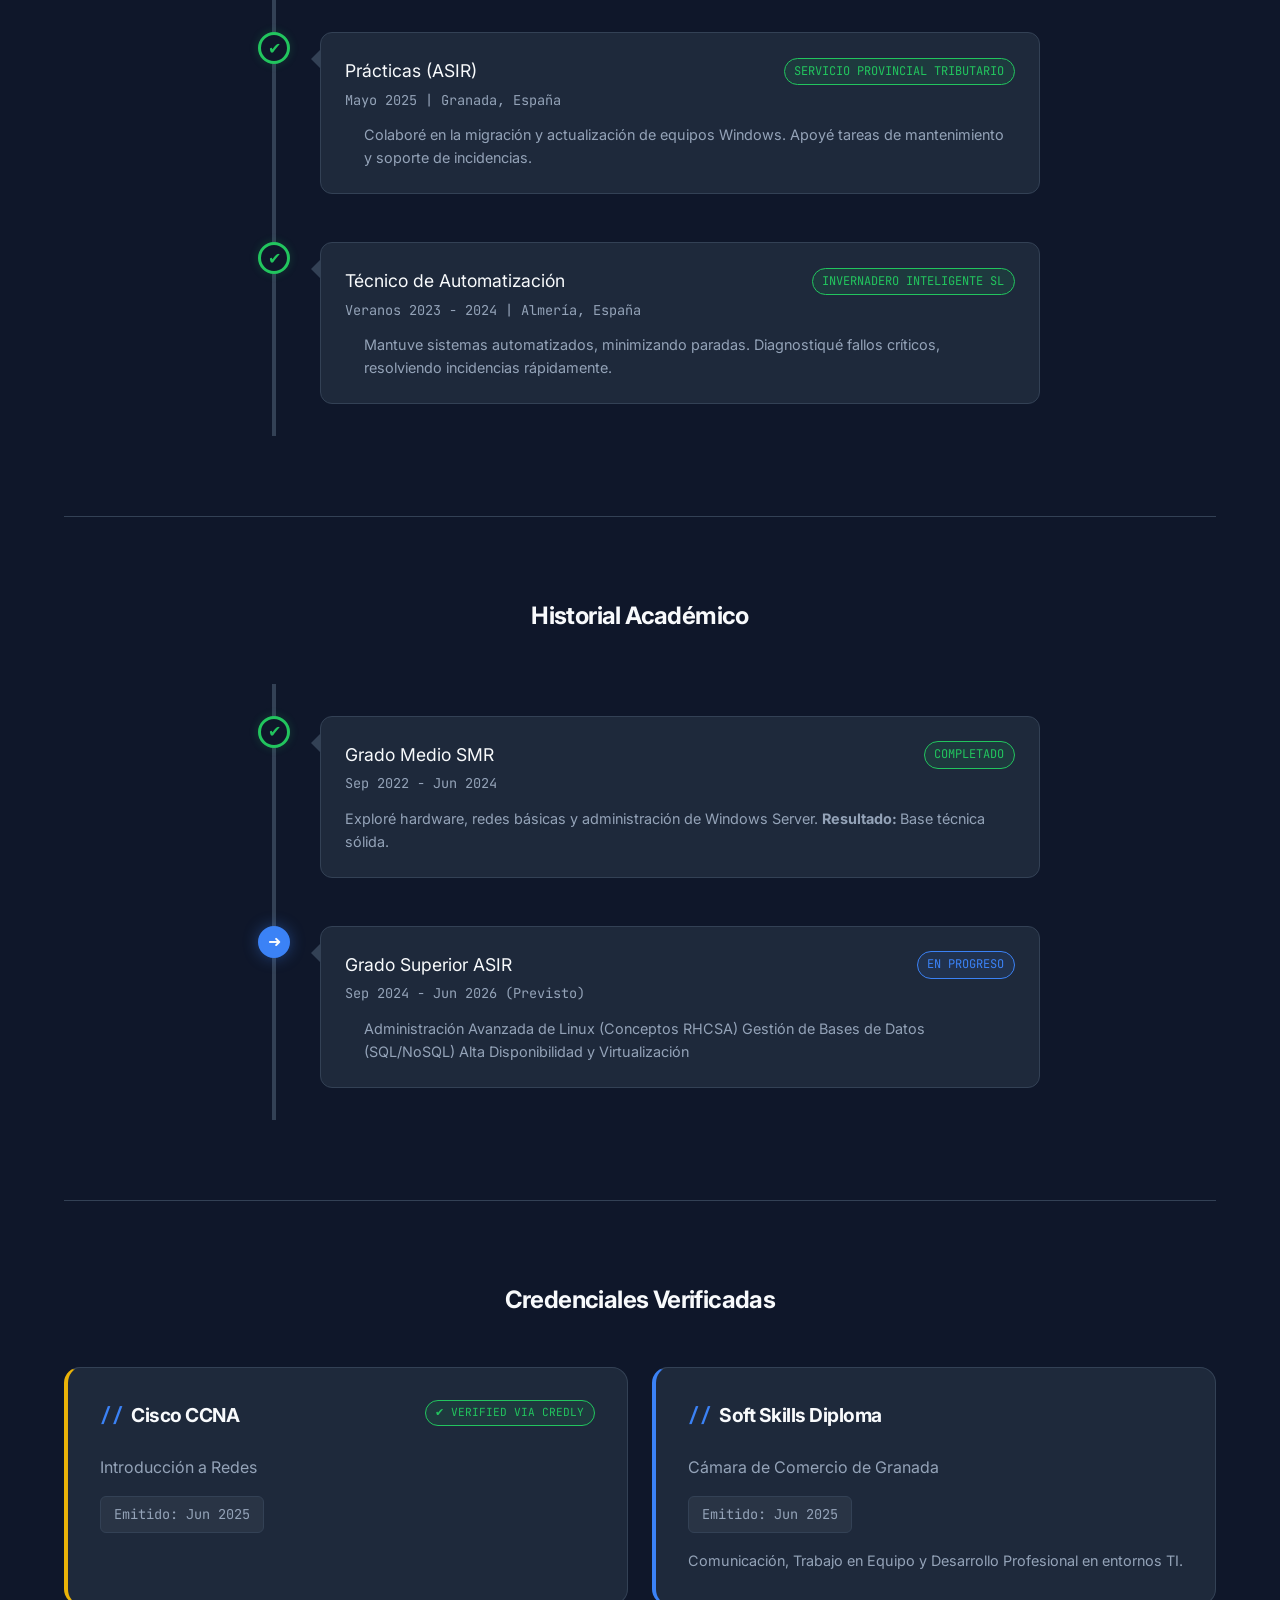
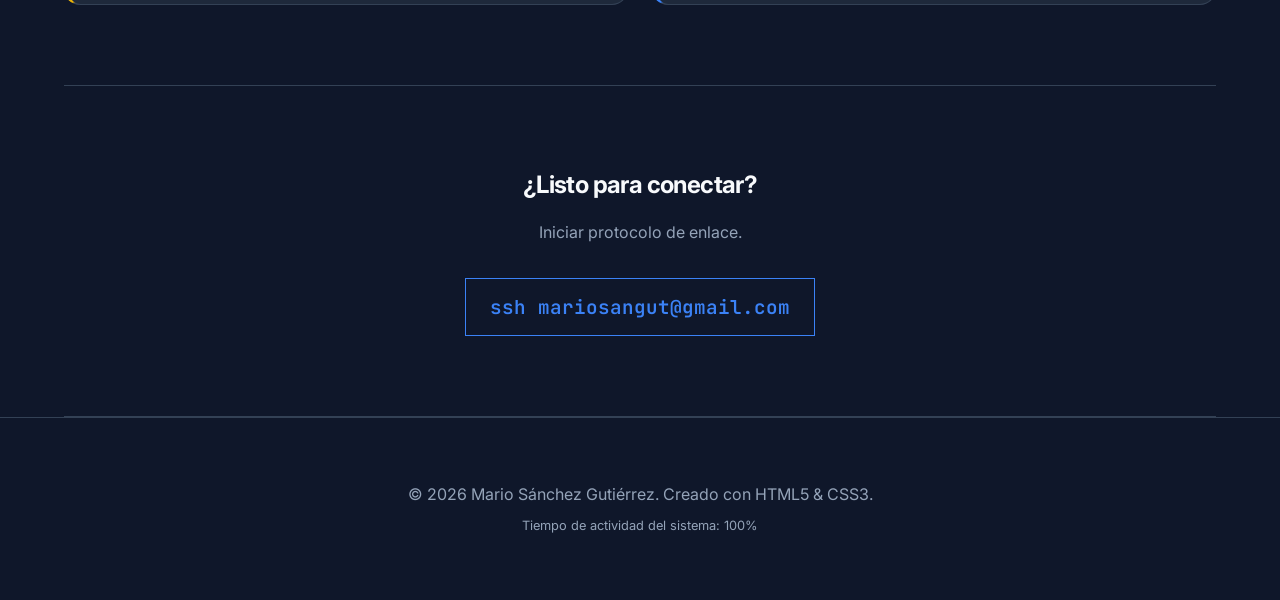
==== commit cbdd5e60: "test4" ====
--- a/src/info.html
+++ b/src/info.html
@@ -550,4 +550,4 @@
     </script>
 </body>
 
-</html>∏+</html>
